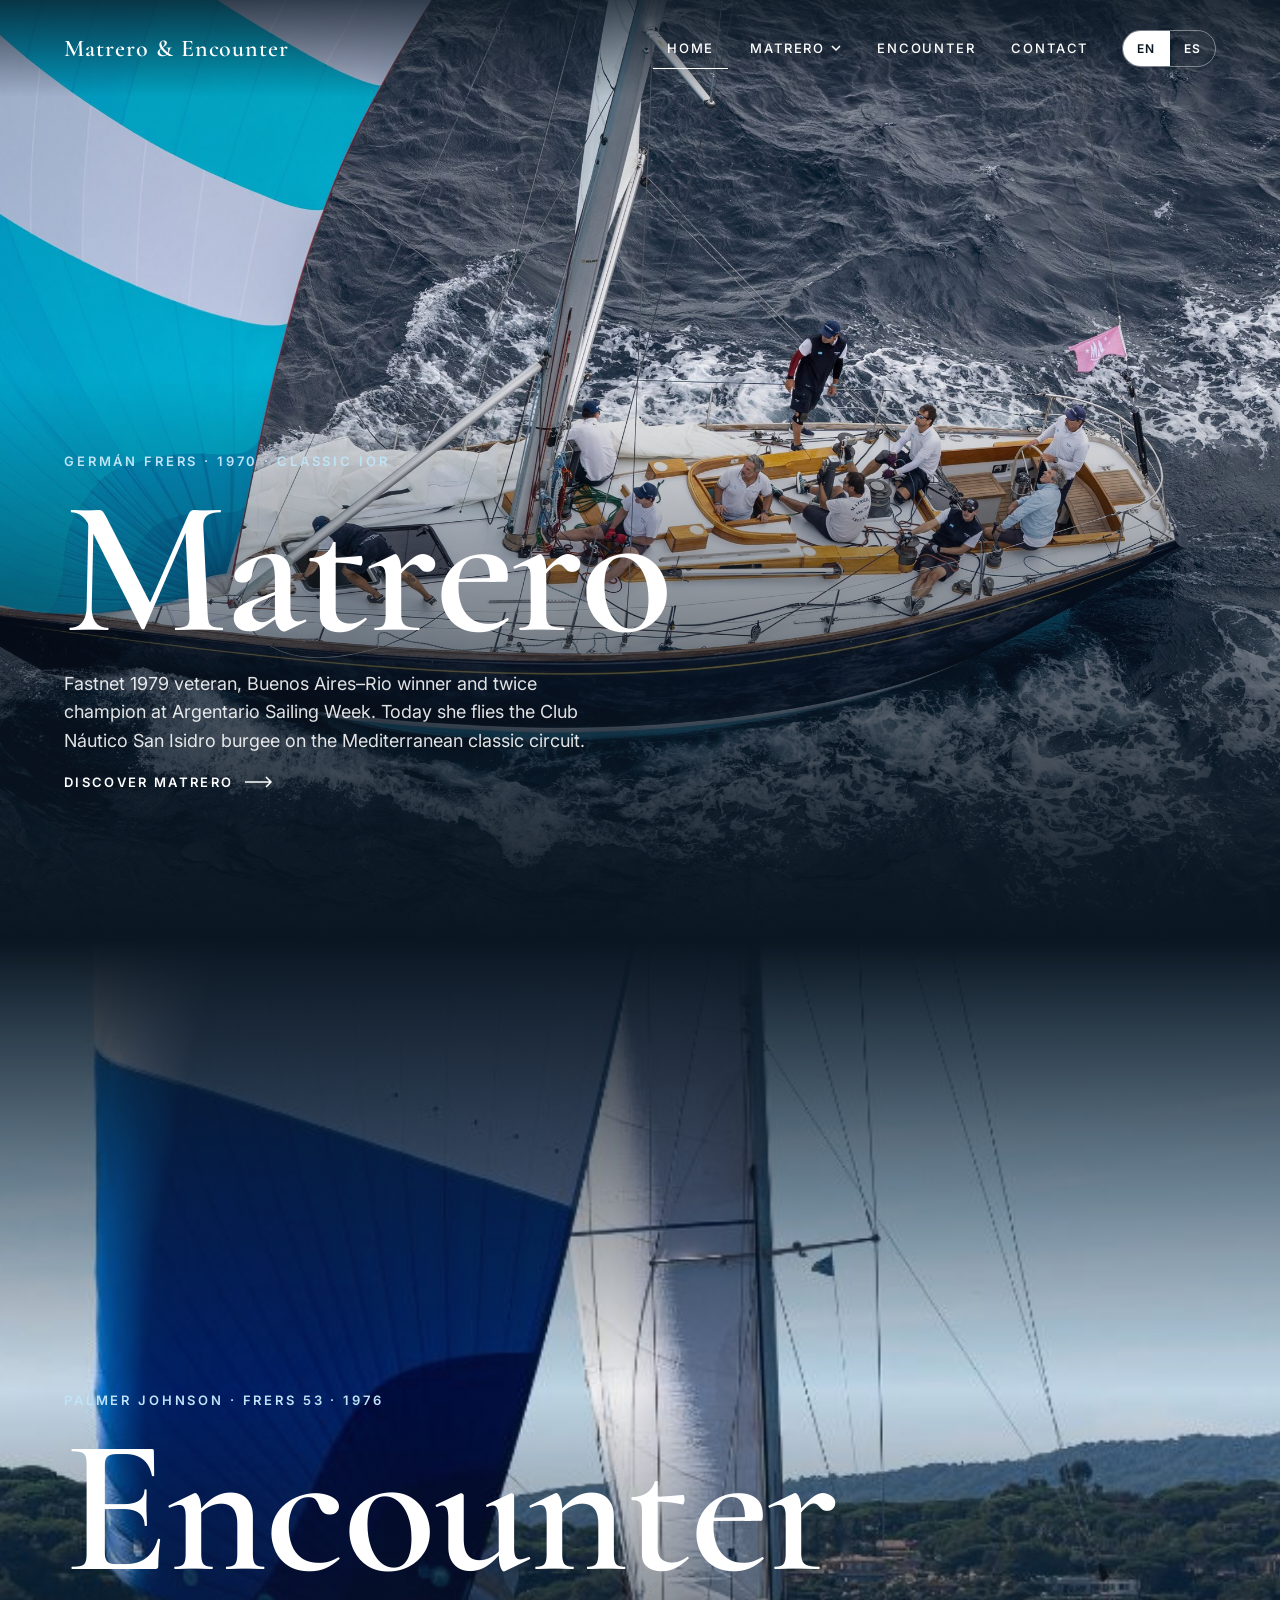
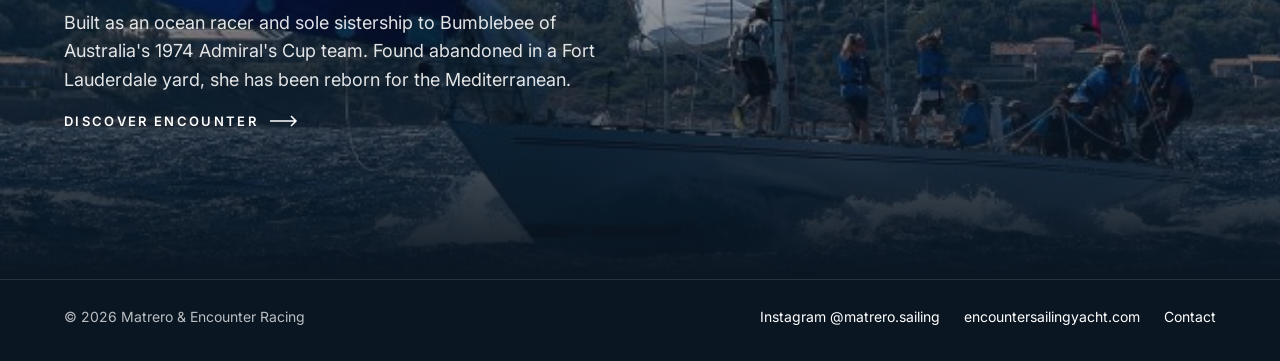
==== index.html @ 0e747436 "Add Matrero & Encounter static website with GitHub Pages deploy Co-Authored-By: Claude Opus 5.5 <nor" ====
<!doctype html>
<html lang="en">
<head>
<meta charset="utf-8">
<meta name="viewport" content="width=device-width, initial-scale=1">
<title>Home – Matrero &amp; Encounter</title>
<link rel="preconnect" href="https://fonts.googleapis.com">
<link href="https://fonts.googleapis.com/css2?family=Cormorant+Garamond:ital,wght@0,500;0,600;1,500&amp;family=Inter:wght@400;500;600&amp;display=swap" rel="stylesheet">
<style>
body{margin:0;background:#0A1622}
a{color:#FFFFFF}a:hover{color:#BFE3F7}
.boat-img{transform:scale(1.04);transition:transform 1.2s ease}
.boat:hover .boat-img{transform:scale(1.0)}
.boat:hover .cta{gap:18px}
.dd{position:relative}
.dd-menu{position:absolute;top:100%;left:0;min-width:230px;display:none;flex-direction:column;padding:8px;background:#0A1622;border:1px solid rgba(255,255,255,0.16);border-radius:4px;box-shadow:0 18px 40px rgba(0,0,0,0.35)}
.dd:hover .dd-menu,.dd:focus-within .dd-menu{display:flex}
.dd-menu a{padding:12px 14px;text-decoration:none;color:#FFFFFF;border-radius:3px}
.dd-menu a:hover{background:rgba(191,227,247,0.12);color:#FFFFFF}
@supports (animation-timeline: view()){
.reveal{animation:reveal linear both;animation-timeline:view();animation-range:entry 0% cover 45%}
@keyframes reveal{from{opacity:0;transform:translateY(48px)}to{opacity:1;transform:none}}
}

.lang-btn{padding:10px 14px;min-width:44px;border:0;cursor:pointer;background:transparent;color:#FFFFFF;font:inherit;letter-spacing:inherit}
.lang-btn[aria-pressed="true"]{background:#FFFFFF;color:#0A1622}
</style>
</head>
<body>
<div style="font-family: Inter, system-ui, sans-serif; color: #FFFFFF; background: #0A1622; position: relative">

<header style="position: absolute; top: 0; left: 0; right: 0; z-index: 5; display: flex; flex-wrap: wrap; align-items: center; justify-content: space-between; gap: 16px; padding: 28px clamp(20px, 5vw, 72px); background: linear-gradient(180deg, rgba(10,22,34,0.75) 0%, rgba(10,22,34,0) 100%)">
<a href="index.html" style="font-family: 'Cormorant Garamond', serif; font-size: 24px; font-weight: 600; letter-spacing: 0.04em; text-decoration: none">Matrero &amp; Encounter</a>
<div style="display: flex; flex-wrap: wrap; align-items: center; gap: 20px">
<nav aria-label="Main" style="display: flex; flex-wrap: wrap; gap: 8px; font-size: 13px; font-weight: 500; letter-spacing: 0.14em; text-transform: uppercase">
<a href="index.html" style="padding: 12px 14px; text-decoration: none; border-bottom: 1px solid #FFFFFF"><span data-t="home"></span></a>
<div class="dd">
<a href="matrero.html" aria-haspopup="true" style="display: inline-flex; align-items: center; gap: 6px; padding: 12px 14px; text-decoration: none">Matrero <svg aria-hidden="true" width="10" height="10" viewBox="0 0 10 10" fill="none" stroke="currentColor" stroke-width="1.5"><path d="M1 3l4 4 4-4"/></svg></a>
<div class="dd-menu">
<a href="matrero.html#results"><span data-t="results"></span></a>
<a href="matrero.html#history"><span data-t="history"></span></a>
</div>
</div>
<a href="encounter.html" style="padding: 12px 14px; text-decoration: none">Encounter</a>
<a href="contact.html" style="padding: 12px 14px; text-decoration: none"><span data-t="contact"></span></a>
</nav>
<div role="group" aria-label="Language" style="display: flex; border: 1px solid rgba(255,255,255,0.4); border-radius: 22px; overflow: hidden; font-size: 12px; font-weight: 600; letter-spacing: 0.1em">
<button type="button" class="lang-btn" data-lang="en">EN</button>
<button type="button" class="lang-btn" data-lang="es">ES</button>
</div>
</div>
</header>

<a href="matrero.html" class="boat" aria-label="Matrero" style="display: block; position: relative; height: 940px; overflow: hidden; text-decoration: none; color: #FFFFFF">
<img class="boat-img" src="images/a4a7be26ca969509988f9f572a203ea1.jpg" alt="Aerial view of Matrero under her sky-blue and white spinnaker off Saint-Tropez" style="position: absolute; inset: 0; width: 100%; height: 100%; object-fit: cover; object-position: 50% 45%">
<div style="position: absolute; inset: 0; background: linear-gradient(180deg, rgba(10,22,34,0.15) 0%, rgba(10,22,34,0.05) 40%, rgba(10,22,34,0.7) 78%, #0A1622 100%)"></div>
<div class="reveal" style="position: absolute; left: clamp(20px, 5vw, 72px); right: clamp(20px, 5vw, 72px); bottom: 150px; display: flex; flex-direction: column; gap: 18px; max-width: 760px">
<div style="font-size: 13px; font-weight: 600; letter-spacing: 0.22em; text-transform: uppercase; color: #BFE3F7">Germán Frers · 1970 · Classic IOR</div>
<h1 style="margin: 0; font-family: 'Cormorant Garamond', serif; font-weight: 600; font-size: clamp(88px, 15vw, 220px); line-height: 0.86; letter-spacing: -0.01em; color: #FFFFFF">Matrero</h1>
<p style="margin: 0; font-size: 18px; line-height: 1.6; max-width: 540px; color: rgba(255,255,255,0.88)"><span data-t="mText"></span></p>
<span class="cta" style="display: inline-flex; align-items: center; gap: 12px; font-size: 13px; font-weight: 600; letter-spacing: 0.18em; text-transform: uppercase; transition: gap .3s"><span data-t="mCta"></span> <svg aria-hidden="true" width="28" height="12" viewBox="0 0 28 12" fill="none" stroke="currentColor" stroke-width="1.5"><path d="M0 6h26M21 1l5 5-5 5"/></svg></span>
</div>
</a>

<a href="encounter.html" class="boat" aria-label="Encounter" style="display: block; position: relative; height: 940px; margin-top: -1px; overflow: hidden; text-decoration: none; color: #FFFFFF">
<img class="boat-img" src="images/23c86a6f66cbd8d24cf7c50eb4894f51.jpg" alt="Encounter running under a blue spinnaker off Saint-Tropez" style="position: absolute; inset: 0; width: 100%; height: 100%; object-fit: cover; object-position: 50% 55%">
<div style="position: absolute; inset: 0; background: linear-gradient(180deg, #0A1622 0%, rgba(10,22,34,0.55) 22%, rgba(10,22,34,0.05) 48%, rgba(10,22,34,0.65) 82%, #0A1622 100%)"></div>
<div class="reveal" style="position: absolute; left: clamp(20px, 5vw, 72px); right: clamp(20px, 5vw, 72px); bottom: 150px; display: flex; flex-direction: column; gap: 18px; max-width: 760px">
<div style="font-size: 13px; font-weight: 600; letter-spacing: 0.22em; text-transform: uppercase; color: #BFE3F7">Palmer Johnson · Frers 53 · 1976</div>
<h2 style="margin: 0; font-family: 'Cormorant Garamond', serif; font-weight: 600; font-size: clamp(88px, 15vw, 220px); line-height: 0.86; letter-spacing: -0.01em; color: #FFFFFF">Encounter</h2>
<p style="margin: 0; font-size: 18px; line-height: 1.6; max-width: 540px; color: rgba(255,255,255,0.88)"><span data-t="eText"></span></p>
<span class="cta" style="display: inline-flex; align-items: center; gap: 12px; font-size: 13px; font-weight: 600; letter-spacing: 0.18em; text-transform: uppercase; transition: gap .3s"><span data-t="eCta"></span> <svg aria-hidden="true" width="28" height="12" viewBox="0 0 28 12" fill="none" stroke="currentColor" stroke-width="1.5"><path d="M0 6h26M21 1l5 5-5 5"/></svg></span>
</div>
</a>

<footer style="display: flex; flex-wrap: wrap; justify-content: space-between; align-items: center; gap: 16px; padding: 28px clamp(20px, 5vw, 72px) 36px; border-top: 1px solid rgba(255,255,255,0.12); font-size: 14px; color: rgba(255,255,255,0.72)">
<span>© 2026 Matrero &amp; Encounter Racing</span>
<div style="display: flex; flex-wrap: wrap; gap: 24px">
<a href="https://www.instagram.com/matrero.sailing/" style="text-decoration: none">Instagram @matrero.sailing</a>
<a href="https://encountersailingyacht.com/" style="text-decoration: none">encountersailingyacht.com</a>
<a href="contact.html" style="text-decoration: none"><span data-t="contact"></span></a>
</div>
</footer>
</div>
<script>window.T = {
en: {
home: 'Home', contact: 'Contact', results: 'Regatta results', history: 'History',
mText: 'Fastnet 1979 veteran, Buenos Aires–Rio winner and twice champion at Argentario Sailing Week. Today she flies the Club Náutico San Isidro burgee on the Mediterranean classic circuit.',
mCta: 'Discover Matrero',
eText: "Built as an ocean racer and sole sistership to Bumblebee of Australia's 1974 Admiral's Cup team. Found abandoned in a Fort Lauderdale yard, she has been reborn for the Mediterranean.",
eCta: 'Discover Encounter'
},
es: {
home: 'Inicio', contact: 'Contacto', results: 'Resultados de regatas', history: 'Historia',
mText: 'Veterano del Fastnet 1979, ganador de la Buenos Aires–Río y dos veces campeón de la Argentario Sailing Week. Hoy lleva el gallardete del Club Náutico San Isidro en el circuito de clásicos del Mediterráneo.',
mCta: 'Descubrí el Matrero',
eText: 'Construido como velero oceánico y único gemelo del Bumblebee, del equipo australiano de la Admiral’s Cup 1974. Encontrado abandonado en un astillero de Fort Lauderdale, renació para el Mediterráneo.',
eCta: 'Descubrí el Encounter'
}
};</script>
<script src="js/site.js"></script>
</body>
</html>
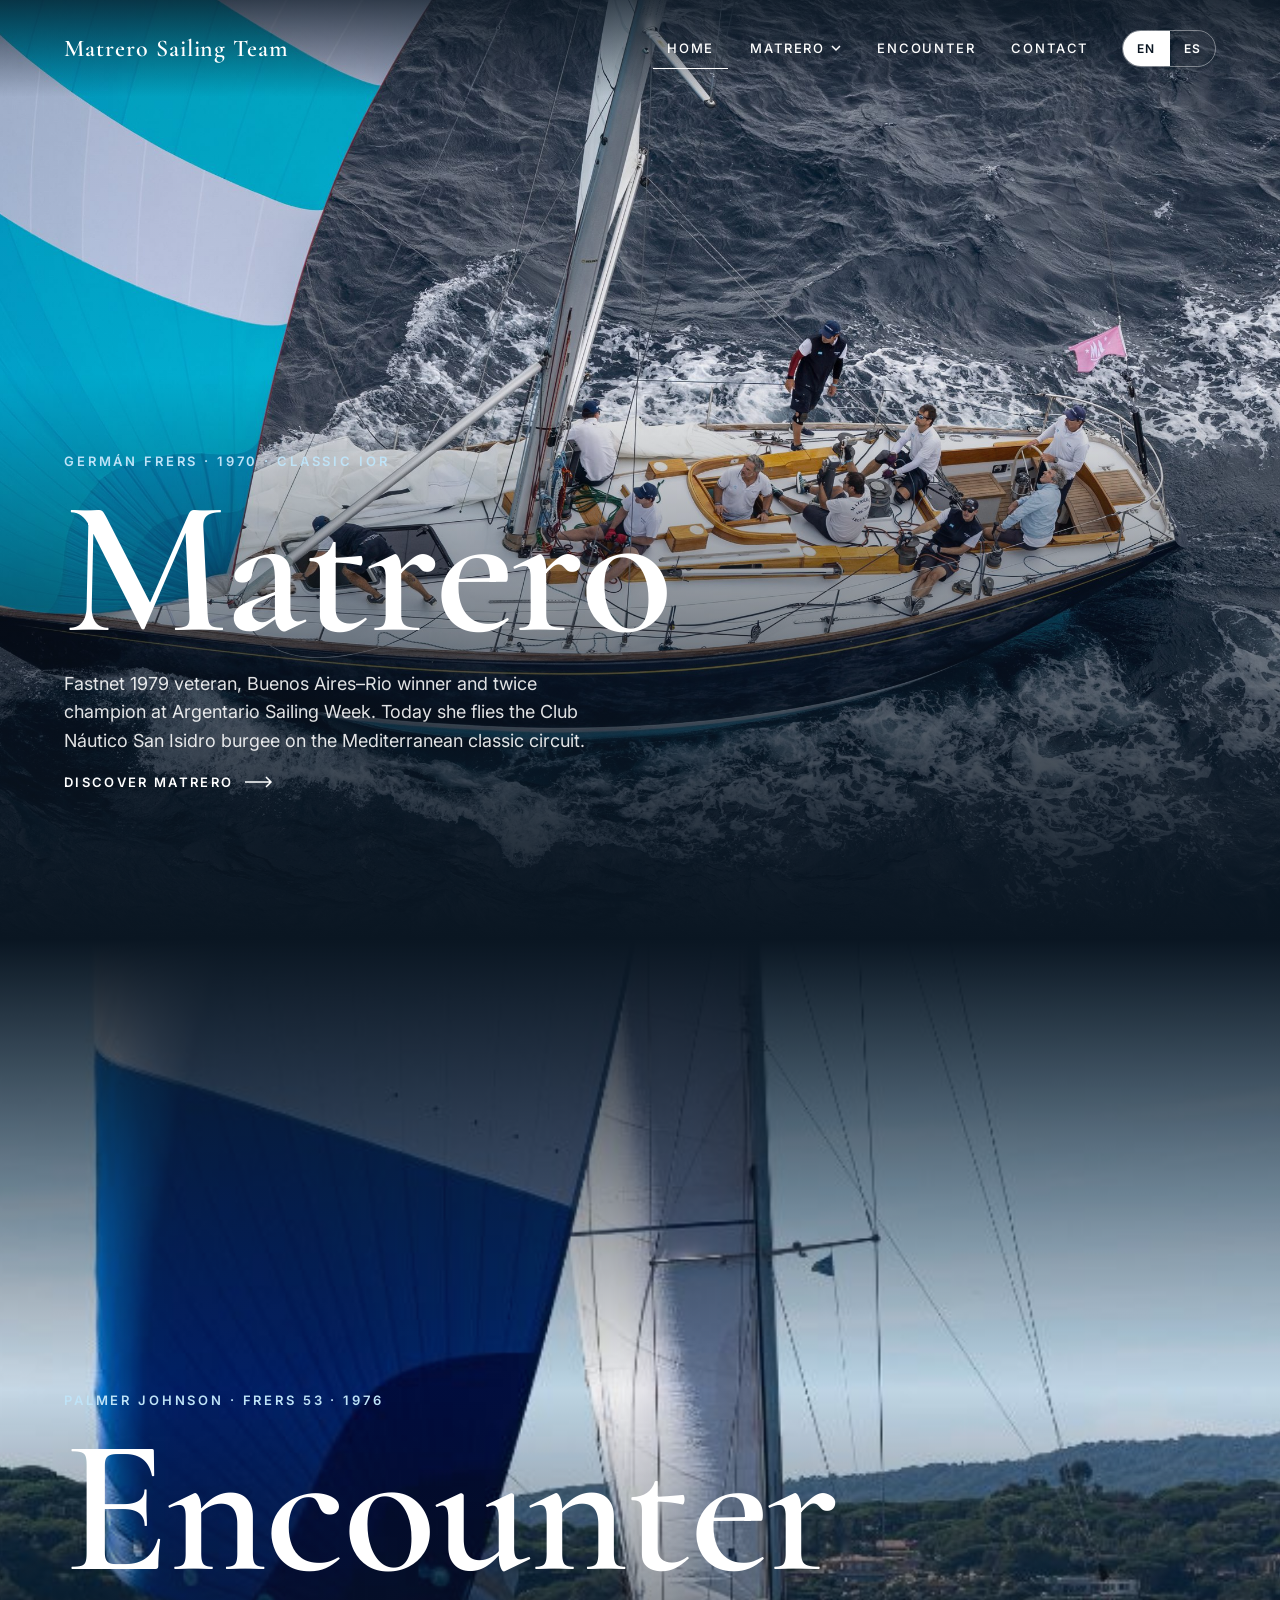
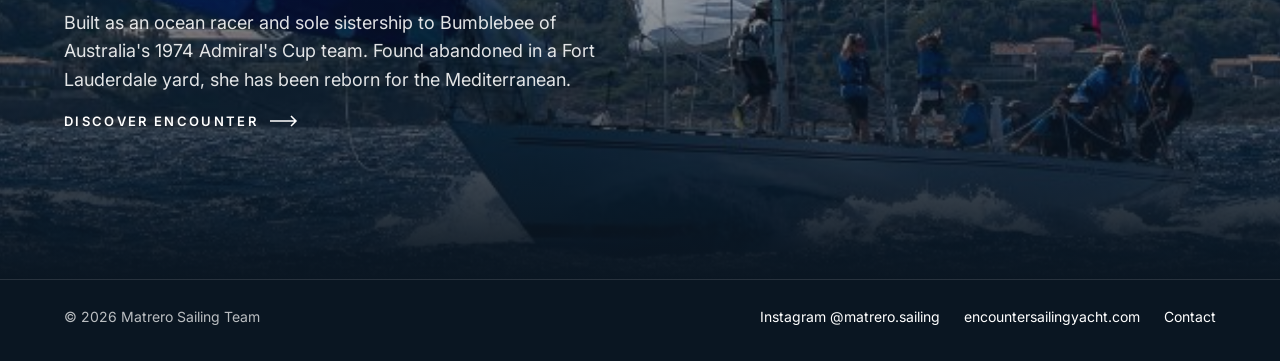
==== commit 23036976: "Redesign Matrero page; rebrand to Matrero Sailing Team - Justified photo grid with filters and Photo" ====
--- a/index.html
+++ b/index.html
@@ -3,7 +3,7 @@
 <head>
 <meta charset="utf-8">
 <meta name="viewport" content="width=device-width, initial-scale=1">
-<title>Home – Matrero &amp; Encounter</title>
+<title>Home – Matrero Sailing Team</title>
 <link rel="preconnect" href="https://fonts.googleapis.com">
 <link href="https://fonts.googleapis.com/css2?family=Cormorant+Garamond:ital,wght@0,500;0,600;1,500&amp;family=Inter:wght@400;500;600&amp;display=swap" rel="stylesheet">
 <style>
@@ -25,12 +25,13 @@
 .lang-btn{padding:10px 14px;min-width:44px;border:0;cursor:pointer;background:transparent;color:#FFFFFF;font:inherit;letter-spacing:inherit}
 .lang-btn[aria-pressed="true"]{background:#FFFFFF;color:#0A1622}
 </style>
+<link rel="stylesheet" href="css/mobile.css">
 </head>
 <body>
 <div style="font-family: Inter, system-ui, sans-serif; color: #FFFFFF; background: #0A1622; position: relative">
 
 <header style="position: absolute; top: 0; left: 0; right: 0; z-index: 5; display: flex; flex-wrap: wrap; align-items: center; justify-content: space-between; gap: 16px; padding: 28px clamp(20px, 5vw, 72px); background: linear-gradient(180deg, rgba(10,22,34,0.75) 0%, rgba(10,22,34,0) 100%)">
-<a href="index.html" style="font-family: 'Cormorant Garamond', serif; font-size: 24px; font-weight: 600; letter-spacing: 0.04em; text-decoration: none">Matrero &amp; Encounter</a>
+<a href="index.html" style="font-family: 'Cormorant Garamond', serif; font-size: 24px; font-weight: 600; letter-spacing: 0.04em; text-decoration: none">Matrero Sailing Team</a>
 <div style="display: flex; flex-wrap: wrap; align-items: center; gap: 20px">
 <nav aria-label="Main" style="display: flex; flex-wrap: wrap; gap: 8px; font-size: 13px; font-weight: 500; letter-spacing: 0.14em; text-transform: uppercase">
 <a href="index.html" style="padding: 12px 14px; text-decoration: none; border-bottom: 1px solid #FFFFFF"><span data-t="home"></span></a>
@@ -74,7 +75,7 @@
 </a>
 
 <footer style="display: flex; flex-wrap: wrap; justify-content: space-between; align-items: center; gap: 16px; padding: 28px clamp(20px, 5vw, 72px) 36px; border-top: 1px solid rgba(255,255,255,0.12); font-size: 14px; color: rgba(255,255,255,0.72)">
-<span>© 2026 Matrero &amp; Encounter Racing</span>
+<span>© 2026 Matrero Sailing Team</span>
 <div style="display: flex; flex-wrap: wrap; gap: 24px">
 <a href="https://www.instagram.com/matrero.sailing/" style="text-decoration: none">Instagram @matrero.sailing</a>
 <a href="https://encountersailingyacht.com/" style="text-decoration: none">encountersailingyacht.com</a>
--- a/css/mobile.css
+++ b/css/mobile.css
@@ -0,0 +1,47 @@
+/* Mobile / iPhone readability overrides (inline styles need !important) */
+html{-webkit-text-size-adjust:100%}
+@media (max-width:700px){
+  /* Header: logo + language on row 1, nav on row 2, compact */
+  header{padding:14px 16px 10px!important;gap:6px 12px!important;align-items:center!important;
+    background:linear-gradient(180deg,rgba(10,22,34,.92) 0%,rgba(10,22,34,.75) 70%,rgba(10,22,34,0) 100%)!important}
+  header>a:first-child{font-size:21px!important}
+  header>div{display:contents!important}
+  header [role="group"]{order:2;font-size:11px!important}
+  header .lang-btn{padding:8px 12px;min-width:40px}
+  header nav{order:3;width:100%;flex-wrap:nowrap!important;justify-content:space-between;gap:0!important;
+    font-size:12px!important;letter-spacing:.08em!important;overflow-x:auto;-webkit-overflow-scrolling:touch;scrollbar-width:none}
+  header nav::-webkit-scrollbar{display:none}
+  header nav>a,header nav .dd>a{padding:10px 6px!important;white-space:nowrap}
+  header nav svg,.dd-menu{display:none!important}
+
+  /* Home: boat panels — text in flow at the bottom, stronger shade */
+  a.boat{height:auto!important;min-height:100svh;display:flex!important;flex-direction:column;justify-content:flex-end}
+  a.boat>div:not(.reveal){background:linear-gradient(180deg,rgba(10,22,34,.35) 0%,rgba(10,22,34,.2) 30%,rgba(10,22,34,.85) 62%,#0A1622 100%)!important}
+  a.boat .reveal{position:relative!important;left:auto!important;right:auto!important;bottom:auto!important;
+    padding:150px 20px 64px;gap:14px!important}
+  a.boat h1,a.boat h2{font-size:clamp(64px,19vw,96px)!important}
+  .boat-img{transform:none!important}
+
+  /* Matrero hero: content in flow under the header */
+  section[style*="height: 760px"]{height:auto!important;min-height:100svh;display:flex;flex-direction:column;justify-content:flex-end}
+  section[style*="height: 760px"]>div:not([style*="inset"]){position:relative!important;left:auto!important;right:auto!important;bottom:auto!important;
+    padding:170px 20px 40px;gap:22px!important}
+  section[style*="height: 760px"]>div[style*="inset"]{background:linear-gradient(180deg,rgba(10,22,34,.45) 0%,rgba(10,22,34,.55) 35%,rgba(10,22,34,.92) 70%,#0A1622 100%)!important}
+  section[style*="height: 760px"] h1{font-size:clamp(64px,19vw,96px)!important}
+
+  /* Shared type tweaks */
+  [style*="letter-spacing: 0.22em"]{letter-spacing:.14em!important;line-height:1.5}
+  p{font-size:17px!important;line-height:1.6!important}
+  h2[style*="font-size: 72px"]{font-size:52px!important}
+  section[style*="padding: 96px"],section[style*="padding: 112px"]{padding-top:64px!important;padding-bottom:64px!important}
+  section[style*="padding: 120px 0"]{padding-top:72px!important}
+
+  /* Gallery slideshow: fit the photo instead of a tall black box */
+  div[style*="height: 620px"]{height:auto!important;aspect-ratio:4/3}
+  #prev,#next{width:44px!important;height:44px!important}
+  #prev{left:8px!important}#next{right:8px!important}
+
+  /* Section sub-nav */
+  nav[aria-label="Matrero"]{gap:0!important;padding:4px 8px!important;font-size:12px!important;letter-spacing:.1em!important;flex-wrap:nowrap!important}
+  nav[aria-label="Matrero"] a{padding:12px 12px!important}
+}
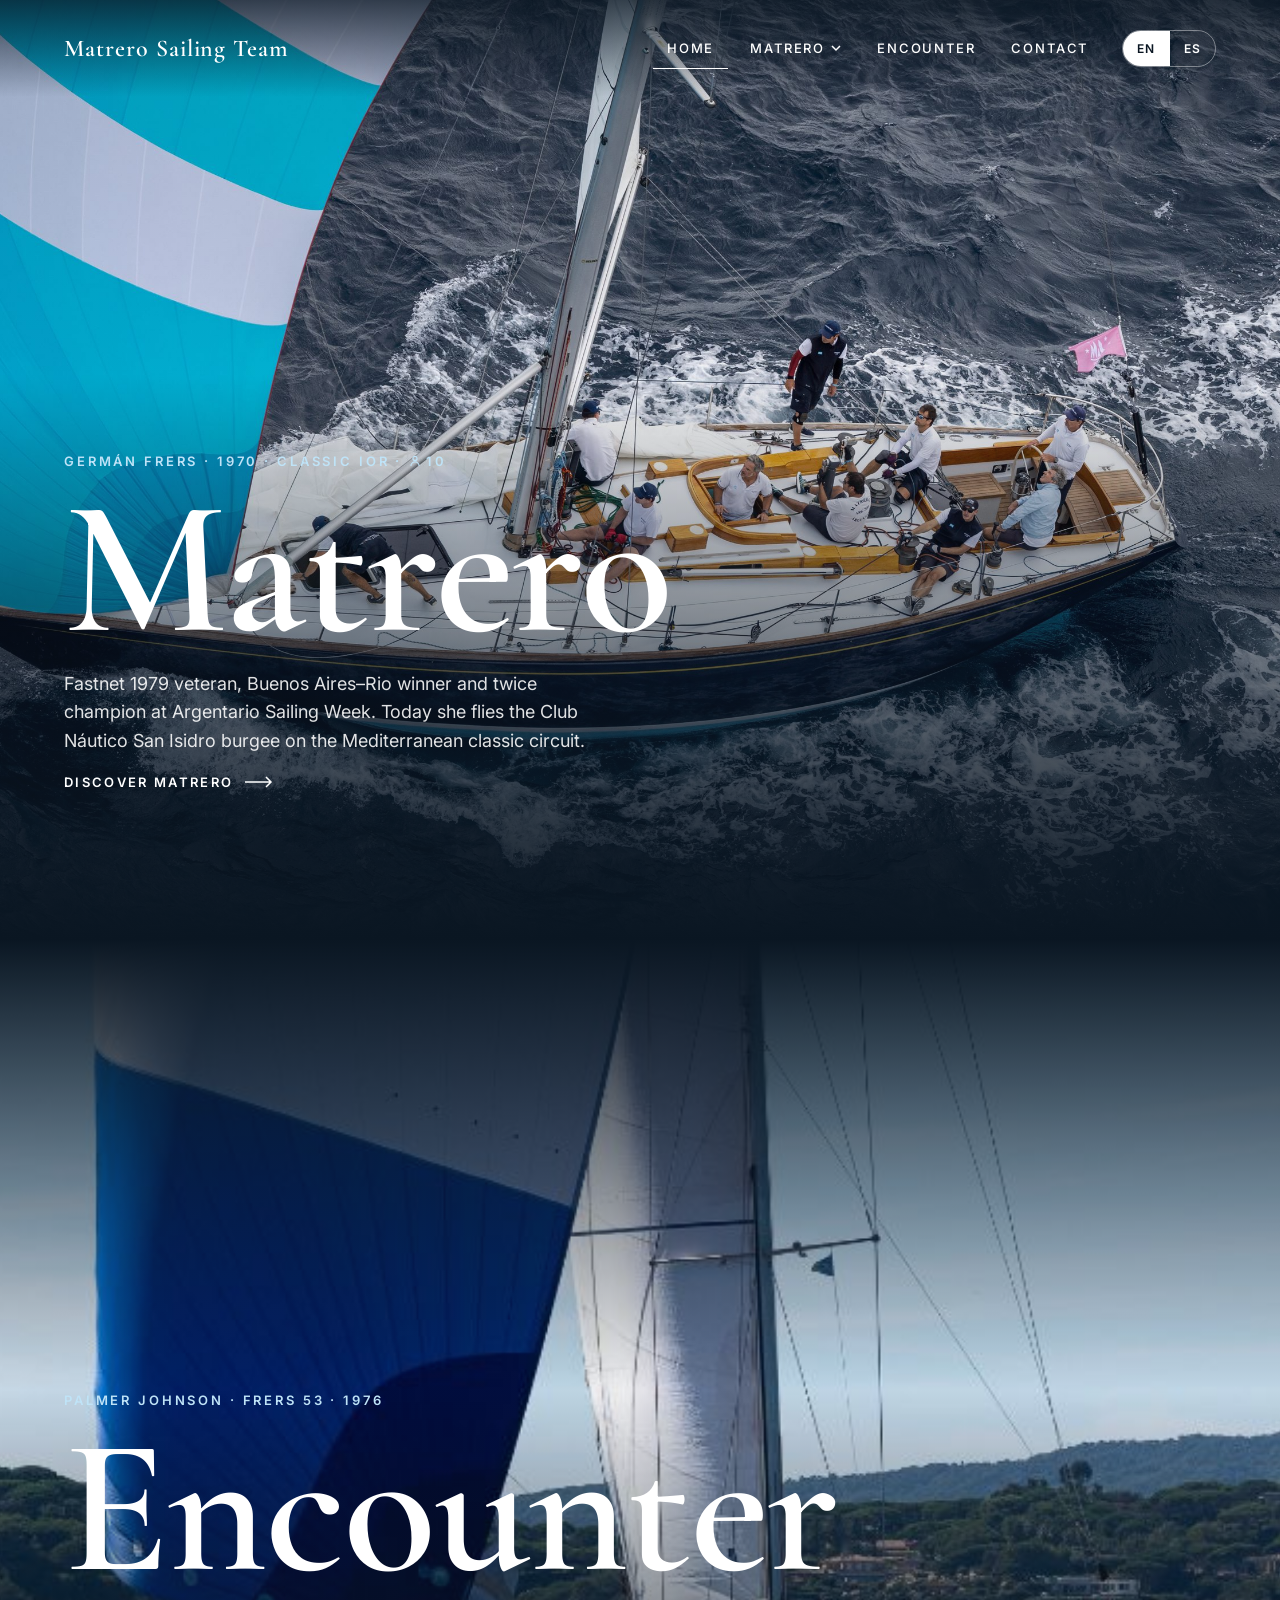
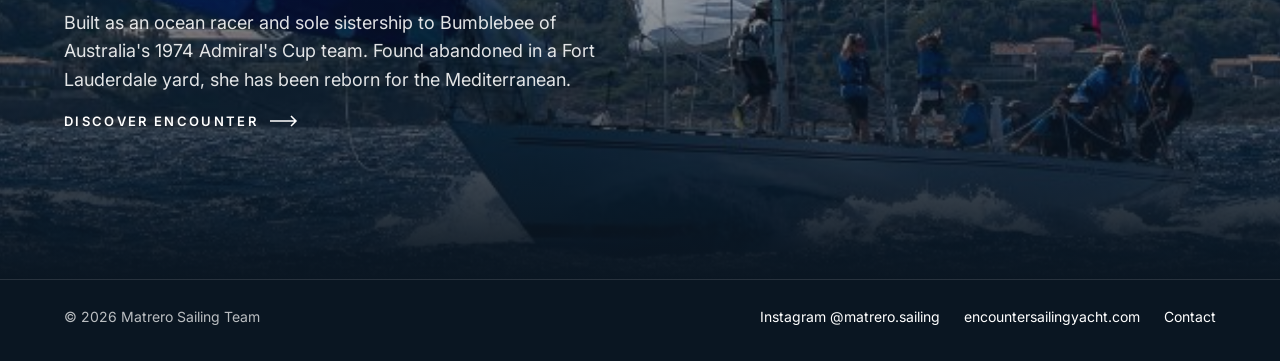
==== commit 963a016f: "Matrero: original-style hero with crew, results list with stats - Restore plain photo hero and spec " ====
--- a/index.html
+++ b/index.html
@@ -56,7 +56,7 @@
 <img class="boat-img" src="images/a4a7be26ca969509988f9f572a203ea1.jpg" alt="Aerial view of Matrero under her sky-blue and white spinnaker off Saint-Tropez" style="position: absolute; inset: 0; width: 100%; height: 100%; object-fit: cover; object-position: 50% 45%">
 <div style="position: absolute; inset: 0; background: linear-gradient(180deg, rgba(10,22,34,0.15) 0%, rgba(10,22,34,0.05) 40%, rgba(10,22,34,0.7) 78%, #0A1622 100%)"></div>
 <div class="reveal" style="position: absolute; left: clamp(20px, 5vw, 72px); right: clamp(20px, 5vw, 72px); bottom: 150px; display: flex; flex-direction: column; gap: 18px; max-width: 760px">
-<div style="font-size: 13px; font-weight: 600; letter-spacing: 0.22em; text-transform: uppercase; color: #BFE3F7">Germán Frers · 1970 · Classic IOR</div>
+<div style="font-size: 13px; font-weight: 600; letter-spacing: 0.22em; text-transform: uppercase; color: #BFE3F7">Germán Frers · 1970 · Classic IOR · <svg aria-hidden="true" width="14" height="14" viewBox="0 0 24 24" fill="none" stroke="currentColor" stroke-width="2" style="vertical-align:-2px;margin-right:4px"><circle cx="12" cy="7.5" r="3.5"/><path d="M5 20.5c0-3.9 3.1-7 7-7s7 3.1 7 7"/></svg>10</div>
 <h1 style="margin: 0; font-family: 'Cormorant Garamond', serif; font-weight: 600; font-size: clamp(88px, 15vw, 220px); line-height: 0.86; letter-spacing: -0.01em; color: #FFFFFF">Matrero</h1>
 <p style="margin: 0; font-size: 18px; line-height: 1.6; max-width: 540px; color: rgba(255,255,255,0.88)"><span data-t="mText"></span></p>
 <span class="cta" style="display: inline-flex; align-items: center; gap: 12px; font-size: 13px; font-weight: 600; letter-spacing: 0.18em; text-transform: uppercase; transition: gap .3s"><span data-t="mCta"></span> <svg aria-hidden="true" width="28" height="12" viewBox="0 0 28 12" fill="none" stroke="currentColor" stroke-width="1.5"><path d="M0 6h26M21 1l5 5-5 5"/></svg></span>
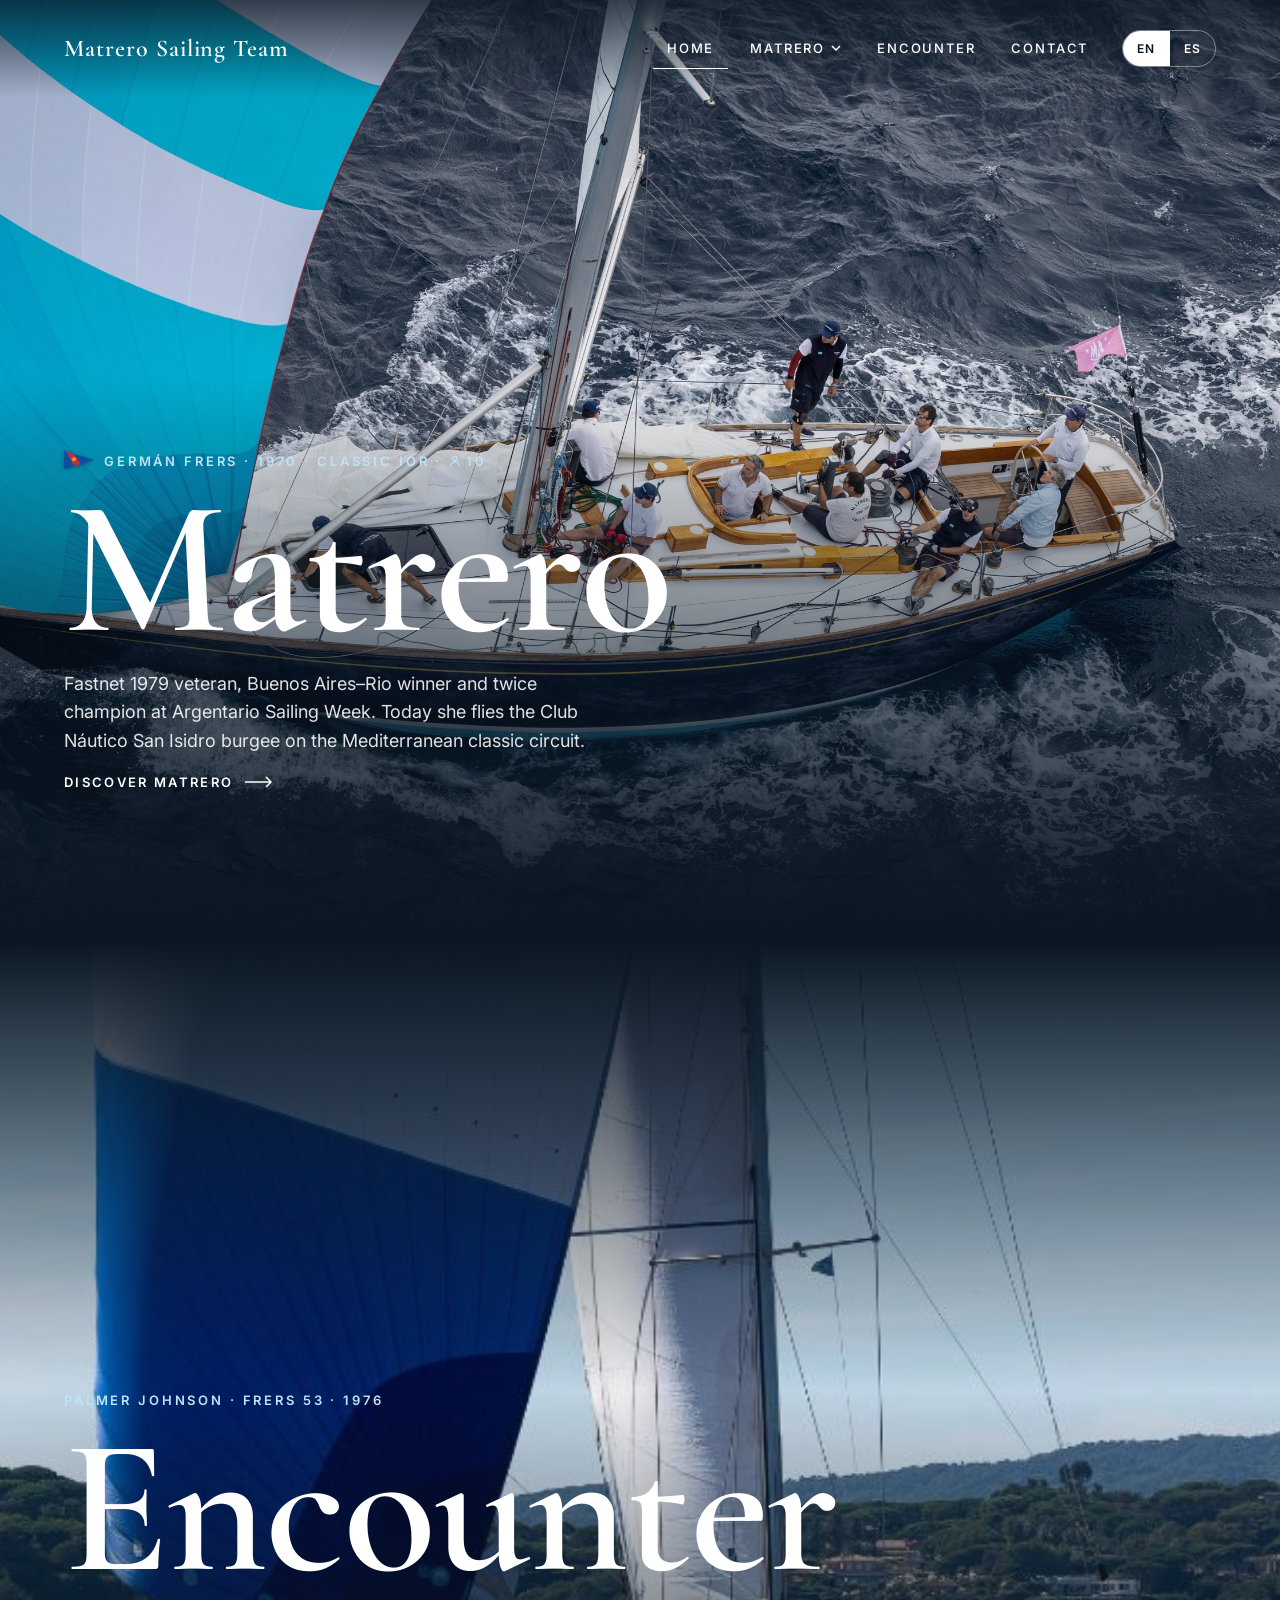
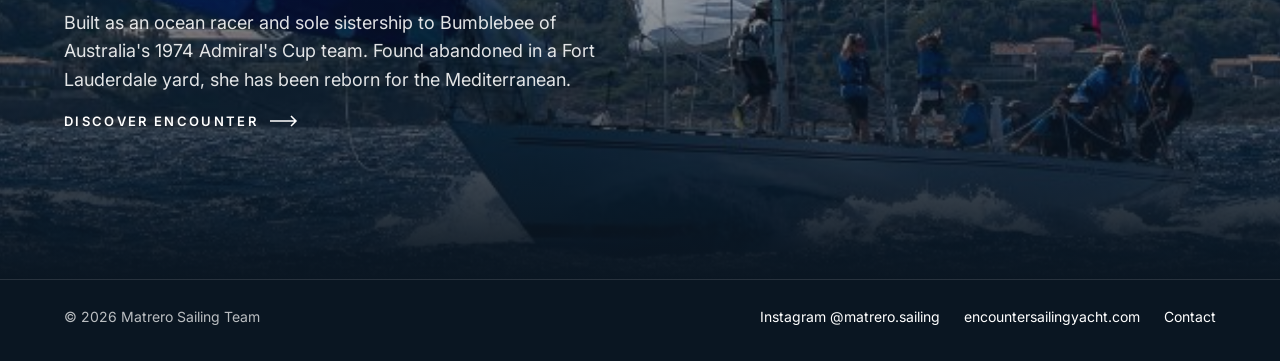
==== commit 5ca3b357: "Add Club Náutico San Isidro burgee (SVG) to hero, footer and home Co-Authored-By: Claude Opus 5.5 <n" ====
--- a/index.html
+++ b/index.html
@@ -56,7 +56,7 @@
 <img class="boat-img" src="images/a4a7be26ca969509988f9f572a203ea1.jpg" alt="Aerial view of Matrero under her sky-blue and white spinnaker off Saint-Tropez" style="position: absolute; inset: 0; width: 100%; height: 100%; object-fit: cover; object-position: 50% 45%">
 <div style="position: absolute; inset: 0; background: linear-gradient(180deg, rgba(10,22,34,0.15) 0%, rgba(10,22,34,0.05) 40%, rgba(10,22,34,0.7) 78%, #0A1622 100%)"></div>
 <div class="reveal" style="position: absolute; left: clamp(20px, 5vw, 72px); right: clamp(20px, 5vw, 72px); bottom: 150px; display: flex; flex-direction: column; gap: 18px; max-width: 760px">
-<div style="font-size: 13px; font-weight: 600; letter-spacing: 0.22em; text-transform: uppercase; color: #BFE3F7">Germán Frers · 1970 · Classic IOR · <svg aria-hidden="true" width="14" height="14" viewBox="0 0 24 24" fill="none" stroke="currentColor" stroke-width="2" style="vertical-align:-2px;margin-right:4px"><circle cx="12" cy="7.5" r="3.5"/><path d="M5 20.5c0-3.9 3.1-7 7-7s7 3.1 7 7"/></svg>10</div>
+<div style="font-size: 13px; font-weight: 600; letter-spacing: 0.22em; text-transform: uppercase; color: #BFE3F7"><img src="images/cnsi.svg" alt="Club Náutico San Isidro" width="30" height="18" style="display:inline-block;vertical-align:-3px;margin-right:10px;filter:drop-shadow(0 1px 2px rgba(0,0,0,.35))">Germán Frers · 1970 · Classic IOR · <svg aria-hidden="true" width="14" height="14" viewBox="0 0 24 24" fill="none" stroke="currentColor" stroke-width="2" style="vertical-align:-2px;margin-right:4px"><circle cx="12" cy="7.5" r="3.5"/><path d="M5 20.5c0-3.9 3.1-7 7-7s7 3.1 7 7"/></svg>10</div>
 <h1 style="margin: 0; font-family: 'Cormorant Garamond', serif; font-weight: 600; font-size: clamp(88px, 15vw, 220px); line-height: 0.86; letter-spacing: -0.01em; color: #FFFFFF">Matrero</h1>
 <p style="margin: 0; font-size: 18px; line-height: 1.6; max-width: 540px; color: rgba(255,255,255,0.88)"><span data-t="mText"></span></p>
 <span class="cta" style="display: inline-flex; align-items: center; gap: 12px; font-size: 13px; font-weight: 600; letter-spacing: 0.18em; text-transform: uppercase; transition: gap .3s"><span data-t="mCta"></span> <svg aria-hidden="true" width="28" height="12" viewBox="0 0 28 12" fill="none" stroke="currentColor" stroke-width="1.5"><path d="M0 6h26M21 1l5 5-5 5"/></svg></span>
